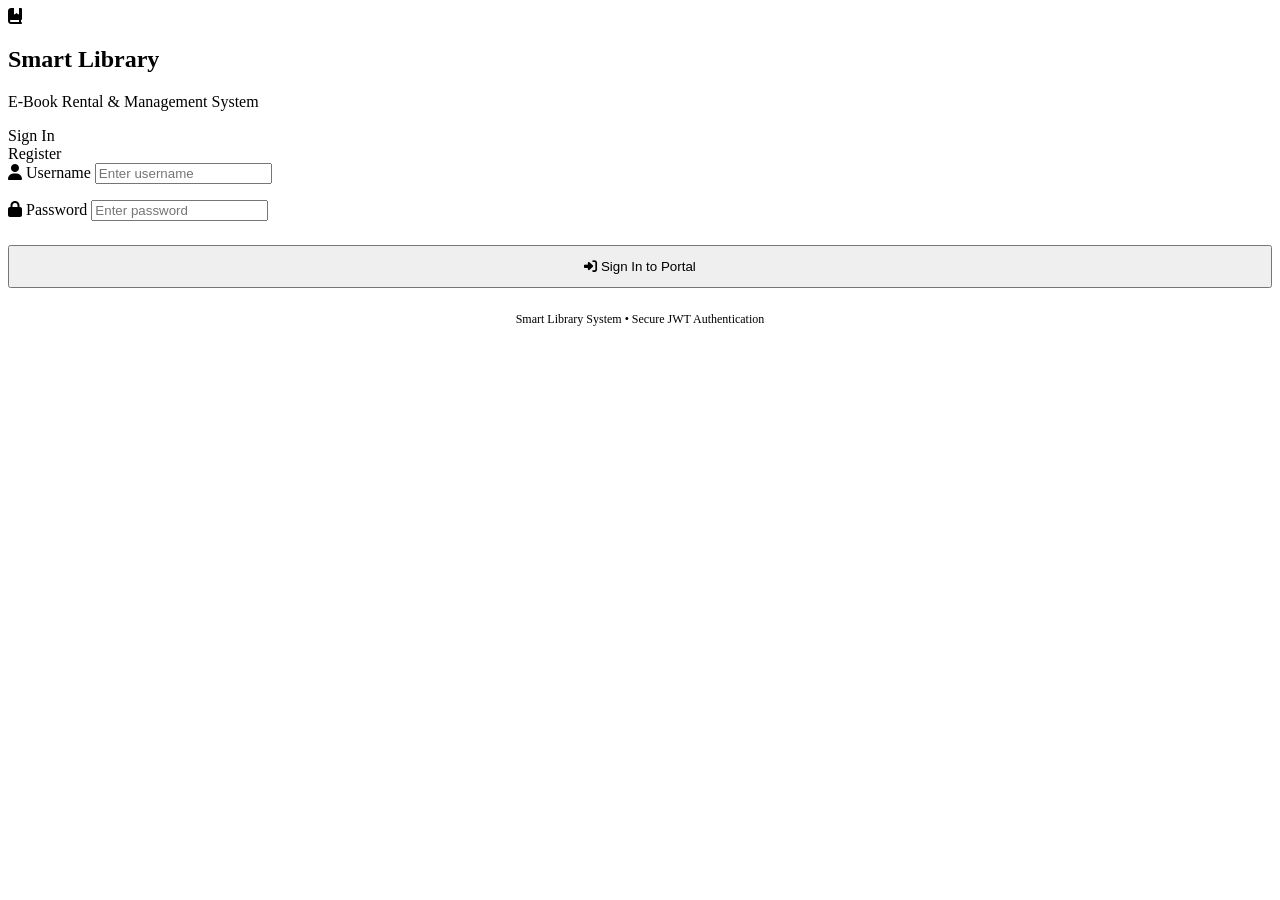
==== login.html @ 6cd30d00 "login html file completed!" ====
<!DOCTYPE html>
<html lang="en">
<head>
  <meta charset="UTF-8">
  <meta name="viewport" content="width=device-width, initial-scale=1.0">
  <title>Smart Library System - Portal Authentication</title>
  <link rel="stylesheet" href="styles.css">
  <link rel="stylesheet" href="https://cdnjs.cloudflare.com/ajax/libs/font-awesome/6.5.1/css/all.min.css">
  <script src="https://code.jquery.com/jquery-3.7.1.min.js"></script>
</head>
<body>
  <div class="auth-wrapper">
    <div class="auth-card">
      
      <div class="auth-brand">
        <div class="brand-logo">
          <i class="fa-solid fa-book-bookmark"></i>
        </div>
        <h2>Smart Library</h2>
        <p>E-Book Rental & Management System</p>
      </div>

      <div class="auth-tabs">
        <div class="auth-tab active" id="tab-login" onclick="switchAuthTab('login')">Sign In</div>
        <div class="auth-tab" id="tab-register" onclick="switchAuthTab('register')">Register</div>
      </div>

      <form id="form-login" onsubmit="handleLogin(); return false;">
        <div class="form-group" style="margin-bottom: 16px;">
          <label for="login-username"><i class="fa-solid fa-user"></i> Username</label>
          <input type="text" id="login-username" name="username" class="form-control" placeholder="Enter username" required>
        </div>

        <div class="form-group" style="margin-bottom: 24px;">
          <label for="login-password"><i class="fa-solid fa-lock"></i> Password</label>
          <input type="password" id="login-password" name="password" class="form-control" placeholder="Enter password" required>
        </div>

        <button type="submit" class="btn btn-primary" style="width: 100%; justify-content: center; padding: 12px;">
          <i class="fa-solid fa-right-to-bracket"></i> Sign In to Portal
        </button>
      </form>

      <form id="form-register" onsubmit="handleRegister(); return false;" style="display: none;">
        <div class="form-group" style="margin-bottom: 14px;">
          <label for="reg-username"><i class="fa-solid fa-user"></i> Username</label>
          <input type="text" id="reg-username" name="username" class="form-control" placeholder="Choose a username" required>
        </div>

        <div class="form-group" style="margin-bottom: 14px;">
          <label for="reg-email"><i class="fa-solid fa-envelope"></i> Email Address</label>
          <input type="email" id="reg-email" name="email" class="form-control" placeholder="user@library.com" required>
        </div>

        <div class="form-group" style="margin-bottom: 14px;">
          <label for="reg-password"><i class="fa-solid fa-lock"></i> Password</label>
          <input type="password" id="reg-password" name="password" class="form-control" placeholder="Create strong password" required>
        </div>

        <div class="form-grid" style="margin-bottom: 24px;">
          <div class="form-group">
            <label for="reg-role"><i class="fa-solid fa-user-shield"></i> System Role</label>
            <select id="reg-role" name="role" class="form-control" required>
              <option value="MEMBER">MEMBER</option>
              <option value="LIBRARIAN">LIBRARIAN</option>
              <option value="ADMIN">ADMIN</option>
            </select>
          </div>

          <div class="form-group">
            <label for="reg-status"><i class="fa-solid fa-toggle-on"></i> Account Status</label>
            <select id="reg-status" name="userStatus" class="form-control" required>
              <option value="ACTIVE">ACTIVE</option>
              <option value="INACTIVE">INACTIVE</option>
            </select>
          </div>
        </div>

        <button type="submit" class="btn btn-primary" style="width: 100%; justify-content: center; padding: 12px;">
          <i class="fa-solid fa-user-plus"></i> Create Account
        </button>
      </form>

      <div style="text-align: center; margin-top: 24px; font-size: 12px; color: var(--text-dim);">
        Smart Library System &bull; Secure JWT Authentication
      </div>

    </div>
  </div>

  <script src="JS/CommonNav.js"></script>
  <script src="JS/Login.js"></script>
</body>
</html>
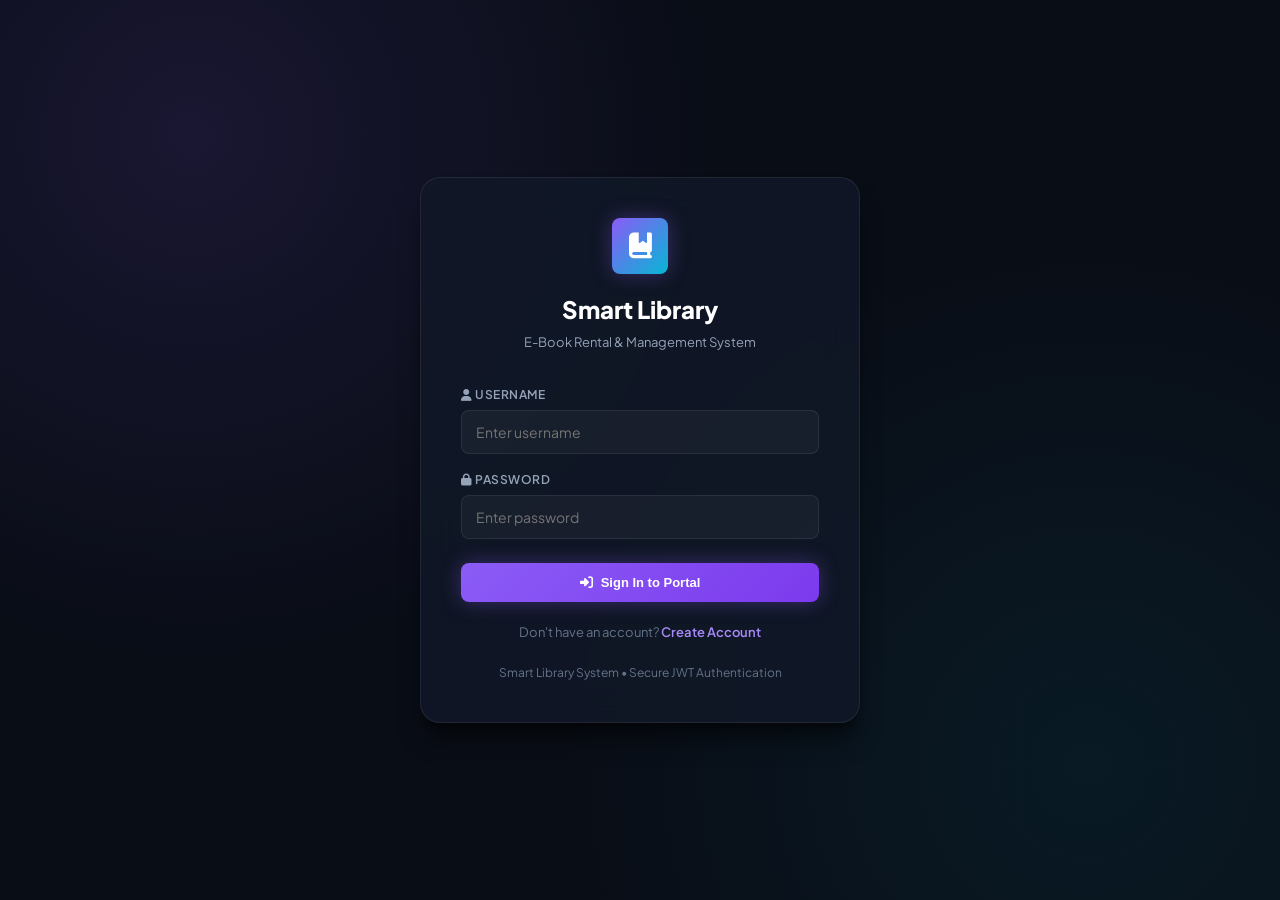
==== commit 3e2ad3e9: "login html file updated!" ====
--- a/login.html
+++ b/login.html
@@ -20,20 +20,15 @@
         <p>E-Book Rental & Management System</p>
       </div>
 
-      <div class="auth-tabs">
-        <div class="auth-tab active" id="tab-login" onclick="switchAuthTab('login')">Sign In</div>
-        <div class="auth-tab" id="tab-register" onclick="switchAuthTab('register')">Register</div>
-      </div>
-
       <form id="form-login" onsubmit="handleLogin(); return false;">
         <div class="form-group" style="margin-bottom: 16px;">
-          <label for="login-username"><i class="fa-solid fa-user"></i> Username</label>
-          <input type="text" id="login-username" name="username" class="form-control" placeholder="Enter username" required>
+          <label for="userName"><i class="fa-solid fa-user"></i> Username</label>
+          <input type="text" id="userName" name="username" class="form-control" placeholder="Enter username" required>
         </div>
 
         <div class="form-group" style="margin-bottom: 24px;">
-          <label for="login-password"><i class="fa-solid fa-lock"></i> Password</label>
-          <input type="password" id="login-password" name="password" class="form-control" placeholder="Enter password" required>
+          <label for="password"><i class="fa-solid fa-lock"></i> Password</label>
+          <input type="password" id="password" name="password" class="form-control" placeholder="Enter password" required>
         </div>
 
         <button type="submit" class="btn btn-primary" style="width: 100%; justify-content: center; padding: 12px;">
@@ -41,47 +36,12 @@
         </button>
       </form>
 
-      <form id="form-register" onsubmit="handleRegister(); return false;" style="display: none;">
-        <div class="form-group" style="margin-bottom: 14px;">
-          <label for="reg-username"><i class="fa-solid fa-user"></i> Username</label>
-          <input type="text" id="reg-username" name="username" class="form-control" placeholder="Choose a username" required>
-        </div>
+      <div style="text-align: center; margin-top: 20px; font-size: 13px;">
+        <span style="color: var(--text-dim);">Don't have an account? </span>
+        <a href="signup.html" style="color: var(--primary-light); font-weight: 600; text-decoration: none;">Create Account</a>
+      </div>
 
-        <div class="form-group" style="margin-bottom: 14px;">
-          <label for="reg-email"><i class="fa-solid fa-envelope"></i> Email Address</label>
-          <input type="email" id="reg-email" name="email" class="form-control" placeholder="user@library.com" required>
-        </div>
-
-        <div class="form-group" style="margin-bottom: 14px;">
-          <label for="reg-password"><i class="fa-solid fa-lock"></i> Password</label>
-          <input type="password" id="reg-password" name="password" class="form-control" placeholder="Create strong password" required>
-        </div>
-
-        <div class="form-grid" style="margin-bottom: 24px;">
-          <div class="form-group">
-            <label for="reg-role"><i class="fa-solid fa-user-shield"></i> System Role</label>
-            <select id="reg-role" name="role" class="form-control" required>
-              <option value="MEMBER">MEMBER</option>
-              <option value="LIBRARIAN">LIBRARIAN</option>
-              <option value="ADMIN">ADMIN</option>
-            </select>
-          </div>
-
-          <div class="form-group">
-            <label for="reg-status"><i class="fa-solid fa-toggle-on"></i> Account Status</label>
-            <select id="reg-status" name="userStatus" class="form-control" required>
-              <option value="ACTIVE">ACTIVE</option>
-              <option value="INACTIVE">INACTIVE</option>
-            </select>
-          </div>
-        </div>
-
-        <button type="submit" class="btn btn-primary" style="width: 100%; justify-content: center; padding: 12px;">
-          <i class="fa-solid fa-user-plus"></i> Create Account
-        </button>
-      </form>
-
-      <div style="text-align: center; margin-top: 24px; font-size: 12px; color: var(--text-dim);">
+      <div style="text-align: center; margin-top: 20px; font-size: 12px; color: var(--text-dim);">
         Smart Library System &bull; Secure JWT Authentication
       </div>
 
--- a/styles.css
+++ b/styles.css
@@ -0,0 +1,803 @@
+@import url('https://fonts.googleapis.com/css2?family=Plus+Jakarta+Sans:wght@300;400;500;600;700;800&family=Inter:wght@300;400;500;600;700&display=swap');
+
+:root {
+  --bg-dark: #090d16;
+  --bg-surface: #111827;
+  --bg-card: rgba(17, 24, 39, 0.7);
+  --bg-card-hover: rgba(30, 41, 59, 0.8);
+  --bg-glass: rgba(255, 255, 255, 0.03);
+  --border-color: rgba(255, 255, 255, 0.08);
+  --border-color-glow: rgba(139, 92, 246, 0.4);
+
+  --primary: #8b5cf6;
+  --primary-light: #a78bfa;
+  --primary-dark: #7c3aed;
+  --accent-cyan: #06b6d4;
+  --accent-emerald: #10b981;
+  --accent-amber: #f59e0b;
+  --accent-rose: #f43f5e;
+  --accent-blue: #3b82f6;
+
+  --text-main: #f8fafc;
+  --text-muted: #94a3b8;
+  --text-dim: #64748b;
+
+  --glow-primary: 0 0 20px rgba(139, 92, 246, 0.35);
+  --glow-cyan: 0 0 20px rgba(6, 182, 212, 0.35);
+  --shadow-lg: 0 20px 25px -5px rgba(0, 0, 0, 0.5), 0 8px 10px -6px rgba(0, 0, 0, 0.5);
+
+  --sidebar-width: 270px;
+  --header-height: 72px;
+  --radius-sm: 8px;
+  --radius-md: 14px;
+  --radius-lg: 20px;
+  --transition: all 0.25s cubic-bezier(0.4, 0, 0.2, 1);
+}
+
+*, *::before, *::after {
+  box-sizing: border-box;
+  margin: 0;
+  padding: 0;
+}
+
+body {
+  font-family: 'Plus Jakarta Sans', 'Inter', sans-serif;
+  background-color: var(--bg-dark);
+  color: var(--text-main);
+  line-height: 1.6;
+  overflow-x: hidden;
+  background-image: 
+    radial-gradient(circle at 15% 15%, rgba(139, 92, 246, 0.12) 0%, transparent 40%),
+    radial-gradient(circle at 85% 85%, rgba(6, 182, 212, 0.08) 0%, transparent 40%);
+  min-height: 100vh;
+}
+
+/* App Container Layout */
+.app-container {
+  display: flex;
+  min-height: 100vh;
+}
+
+/* Sidebar Styling */
+.sidebar {
+  width: var(--sidebar-width);
+  background: rgba(15, 23, 42, 0.85);
+  backdrop-filter: blur(16px);
+  -webkit-backdrop-filter: blur(16px);
+  border-right: 1px solid var(--border-color);
+  display: flex;
+  flex-direction: column;
+  position: fixed;
+  top: 0;
+  bottom: 0;
+  left: 0;
+  z-index: 100;
+  transition: var(--transition);
+}
+
+.sidebar-header {
+  padding: 24px 20px;
+  display: flex;
+  align-items: center;
+  gap: 12px;
+  border-bottom: 1px solid var(--border-color);
+}
+
+.brand-logo {
+  width: 42px;
+  height: 42px;
+  background: linear-gradient(135deg, var(--primary), var(--accent-cyan));
+  border-radius: var(--radius-sm);
+  display: flex;
+  align-items: center;
+  justify-content: center;
+  font-size: 20px;
+  color: #fff;
+  box-shadow: var(--glow-primary);
+}
+
+.brand-text h2 {
+  font-size: 18px;
+  font-weight: 800;
+  background: linear-gradient(135deg, #ffffff, #cbd5e1);
+  -webkit-background-clip: text;
+  -webkit-text-fill-color: transparent;
+  letter-spacing: -0.5px;
+}
+
+.brand-text span {
+  font-size: 11px;
+  color: var(--primary-light);
+  font-weight: 600;
+  text-transform: uppercase;
+  letter-spacing: 1px;
+}
+
+.sidebar-menu {
+  list-style: none;
+  padding: 20px 12px;
+  display: flex;
+  flex-direction: column;
+  gap: 6px;
+  flex: 1;
+}
+
+.sidebar-label {
+  font-size: 11px;
+  font-weight: 700;
+  color: var(--text-dim);
+  text-transform: uppercase;
+  letter-spacing: 1.2px;
+  padding: 12px 12px 6px 12px;
+}
+
+.nav-link {
+  display: flex;
+  align-items: center;
+  gap: 14px;
+  padding: 12px 16px;
+  color: var(--text-muted);
+  text-decoration: none;
+  font-weight: 500;
+  font-size: 14px;
+  border-radius: var(--radius-sm);
+  transition: var(--transition);
+  position: relative;
+}
+
+.nav-link i {
+  font-size: 18px;
+  width: 22px;
+  text-align: center;
+  transition: var(--transition);
+}
+
+.nav-link:hover {
+  color: #fff;
+  background: rgba(255, 255, 255, 0.05);
+}
+
+.nav-link.active {
+  color: #fff;
+  background: linear-gradient(135deg, rgba(139, 92, 246, 0.25), rgba(6, 182, 212, 0.15));
+  border: 1px solid var(--border-color-glow);
+  box-shadow: var(--glow-primary);
+}
+
+.nav-link.active i {
+  color: var(--primary-light);
+}
+
+.sidebar-user {
+  padding: 16px 20px;
+  border-top: 1px solid var(--border-color);
+  display: flex;
+  align-items: center;
+  gap: 12px;
+  background: rgba(0, 0, 0, 0.2);
+}
+
+.user-avatar {
+  width: 40px;
+  height: 40px;
+  border-radius: 50%;
+  background: linear-gradient(135deg, var(--accent-cyan), var(--primary));
+  display: flex;
+  align-items: center;
+  justify-content: center;
+  font-weight: 700;
+  color: #fff;
+  font-size: 14px;
+}
+
+.user-info h4 {
+  font-size: 14px;
+  font-weight: 600;
+  color: var(--text-main);
+}
+
+.user-info p {
+  font-size: 12px;
+  color: var(--text-muted);
+}
+
+/* Main Content Area */
+.main-wrapper {
+  margin-left: var(--sidebar-width);
+  flex: 1;
+  display: flex;
+  flex-direction: column;
+  min-height: 100vh;
+}
+
+/* Top Header Bar */
+.header {
+  height: var(--header-height);
+  background: rgba(15, 23, 42, 0.6);
+  backdrop-filter: blur(12px);
+  -webkit-backdrop-filter: blur(12px);
+  border-bottom: 1px solid var(--border-color);
+  display: flex;
+  align-items: center;
+  justify-content: space-between;
+  padding: 0 32px;
+  position: sticky;
+  top: 0;
+  z-index: 90;
+}
+
+.header-title h1 {
+  font-size: 22px;
+  font-weight: 700;
+  color: #fff;
+}
+
+.header-title p {
+  font-size: 12px;
+  color: var(--text-muted);
+}
+
+.header-actions {
+  display: flex;
+  align-items: center;
+  gap: 16px;
+}
+
+.search-box {
+  position: relative;
+  width: 280px;
+}
+
+.search-box input {
+  width: 100%;
+  padding: 10px 16px 10px 40px;
+  background: rgba(255, 255, 255, 0.05);
+  border: 1px solid var(--border-color);
+  border-radius: var(--radius-sm);
+  color: #fff;
+  font-size: 13px;
+  outline: none;
+  transition: var(--transition);
+}
+
+.search-box input:focus {
+  border-color: var(--primary);
+  background: rgba(255, 255, 255, 0.08);
+  box-shadow: var(--glow-primary);
+}
+
+.search-box i {
+  position: absolute;
+  left: 14px;
+  top: 50%;
+  transform: translateY(-50%);
+  color: var(--text-dim);
+  font-size: 14px;
+}
+
+/* Content Container */
+.content-body {
+  padding: 32px;
+  flex: 1;
+}
+
+/* Dashboard Metric Cards Grid */
+.metrics-grid {
+  display: grid;
+  grid-template-columns: repeat(auto-fit, minmax(240px, 1fr));
+  gap: 20px;
+  margin-bottom: 32px;
+}
+
+.metric-card {
+  background: var(--bg-card);
+  backdrop-filter: blur(12px);
+  border: 1px solid var(--border-color);
+  border-radius: var(--radius-md);
+  padding: 24px;
+  display: flex;
+  align-items: center;
+  justify-content: space-between;
+  transition: var(--transition);
+  position: relative;
+  overflow: hidden;
+}
+
+.metric-card::before {
+  content: '';
+  position: absolute;
+  top: 0;
+  left: 0;
+  width: 100%;
+  height: 3px;
+  background: linear-gradient(90deg, transparent, var(--card-accent, var(--primary)), transparent);
+}
+
+.metric-card:hover {
+  transform: translateY(-4px);
+  border-color: var(--border-color-glow);
+  box-shadow: var(--shadow-lg);
+}
+
+.metric-info h3 {
+  font-size: 28px;
+  font-weight: 800;
+  color: #fff;
+  margin-bottom: 4px;
+}
+
+.metric-info p {
+  font-size: 13px;
+  color: var(--text-muted);
+  font-weight: 500;
+}
+
+.metric-icon {
+  width: 52px;
+  height: 52px;
+  border-radius: var(--radius-sm);
+  display: flex;
+  align-items: center;
+  justify-content: center;
+  font-size: 22px;
+  color: #fff;
+  background: rgba(255, 255, 255, 0.05);
+}
+
+/* Modern Card Box */
+.card-box {
+  background: var(--bg-card);
+  backdrop-filter: blur(12px);
+  border: 1px solid var(--border-color);
+  border-radius: var(--radius-md);
+  padding: 24px;
+  margin-bottom: 32px;
+}
+
+.card-header {
+  display: flex;
+  align-items: center;
+  justify-content: space-between;
+  margin-bottom: 20px;
+  padding-bottom: 14px;
+  border-bottom: 1px solid var(--border-color);
+}
+
+.card-header h2 {
+  font-size: 18px;
+  font-weight: 700;
+  color: #fff;
+  display: flex;
+  align-items: center;
+  gap: 10px;
+}
+
+.card-header h2 i {
+  color: var(--primary-light);
+}
+
+/* Buttons System */
+.btn {
+  display: inline-flex;
+  align-items: center;
+  gap: 8px;
+  padding: 10px 20px;
+  font-size: 13px;
+  font-weight: 600;
+  border-radius: var(--radius-sm);
+  border: none;
+  cursor: pointer;
+  transition: var(--transition);
+  text-decoration: none;
+}
+
+.btn-primary {
+  background: linear-gradient(135deg, var(--primary), var(--primary-dark));
+  color: #fff;
+  box-shadow: var(--glow-primary);
+}
+
+.btn-primary:hover {
+  background: linear-gradient(135deg, var(--primary-light), var(--primary));
+  box-shadow: 0 0 25px rgba(139, 92, 246, 0.5);
+  transform: translateY(-1px);
+}
+
+.btn-secondary {
+  background: rgba(255, 255, 255, 0.08);
+  color: var(--text-main);
+  border: 1px solid var(--border-color);
+}
+
+.btn-secondary:hover {
+  background: rgba(255, 255, 255, 0.14);
+  color: #fff;
+}
+
+.btn-success {
+  background: linear-gradient(135deg, #10b981, #059669);
+  color: #fff;
+  box-shadow: 0 0 15px rgba(16, 185, 129, 0.3);
+}
+
+.btn-success:hover {
+  background: linear-gradient(135deg, #34d399, #10b981);
+}
+
+.btn-danger {
+  background: linear-gradient(135deg, #f43f5e, #e11d48);
+  color: #fff;
+  box-shadow: 0 0 15px rgba(244, 63, 94, 0.3);
+}
+
+.btn-danger:hover {
+  background: linear-gradient(135deg, #fb7185, #f43f5e);
+}
+
+.btn-sm {
+  padding: 6px 12px;
+  font-size: 12px;
+  border-radius: 6px;
+}
+
+/* Data Tables */
+.table-responsive {
+  width: 100%;
+  overflow-x: auto;
+}
+
+.custom-table {
+  width: 100%;
+  border-collapse: separate;
+  border-spacing: 0 8px;
+}
+
+.custom-table th {
+  padding: 12px 16px;
+  font-size: 12px;
+  font-weight: 700;
+  color: var(--text-dim);
+  text-transform: uppercase;
+  letter-spacing: 0.8px;
+  text-align: left;
+  border-bottom: 1px solid var(--border-color);
+}
+
+.custom-table td {
+  padding: 16px;
+  background: rgba(255, 255, 255, 0.02);
+  color: var(--text-main);
+  font-size: 14px;
+  border-top: 1px solid var(--border-color);
+  border-bottom: 1px solid var(--border-color);
+}
+
+.custom-table td:first-child {
+  border-left: 1px solid var(--border-color);
+  border-top-left-radius: var(--radius-sm);
+  border-bottom-left-radius: var(--radius-sm);
+}
+
+.custom-table td:last-child {
+  border-right: 1px solid var(--border-color);
+  border-top-right-radius: var(--radius-sm);
+  border-bottom-right-radius: var(--radius-sm);
+}
+
+.custom-table tr:hover td {
+  background: rgba(255, 255, 255, 0.05);
+  border-color: rgba(255, 255, 255, 0.15);
+}
+
+/* Status Badges */
+.badge {
+  display: inline-flex;
+  align-items: center;
+  gap: 6px;
+  padding: 4px 10px;
+  font-size: 11px;
+  font-weight: 700;
+  border-radius: 20px;
+  text-transform: uppercase;
+  letter-spacing: 0.5px;
+}
+
+.badge-available, .badge-active, .badge-returned, .badge-paid {
+  background: rgba(16, 185, 129, 0.15);
+  color: #34d399;
+  border: 1px solid rgba(16, 185, 129, 0.3);
+}
+
+.badge-not-available, .badge-inactive, .badge-pending {
+  background: rgba(245, 158, 11, 0.15);
+  color: #fbbf24;
+  border: 1px solid rgba(245, 158, 11, 0.3);
+}
+
+.badge-overdue, .badge-unpaid, .badge-deleted {
+  background: rgba(244, 63, 94, 0.15);
+  color: #fb7185;
+  border: 1px solid rgba(244, 63, 94, 0.3);
+}
+
+.badge-approved {
+  background: rgba(59, 130, 246, 0.15);
+  color: #60a5fa;
+  border: 1px solid rgba(59, 130, 246, 0.3);
+}
+
+.badge-role-admin {
+  background: rgba(139, 92, 246, 0.15);
+  color: #c084fc;
+  border: 1px solid rgba(139, 92, 246, 0.3);
+}
+
+.badge-role-librarian {
+  background: rgba(6, 182, 212, 0.15);
+  color: #22d3ee;
+  border: 1px solid rgba(6, 182, 212, 0.3);
+}
+
+.badge-role-member {
+  background: rgba(100, 116, 139, 0.2);
+  color: #cbd5e1;
+  border: 1px solid rgba(100, 116, 139, 0.3);
+}
+
+/* Form Elements */
+.form-grid {
+  display: grid;
+  grid-template-columns: repeat(auto-fit, minmax(220px, 1fr));
+  gap: 18px;
+}
+
+.form-group {
+  display: flex;
+  flex-direction: column;
+  gap: 6px;
+}
+
+.form-group.full-width {
+  grid-column: 1 / -1;
+}
+
+.form-group label {
+  font-size: 12px;
+  font-weight: 600;
+  color: var(--text-muted);
+  text-transform: uppercase;
+  letter-spacing: 0.5px;
+}
+
+.form-control {
+  width: 100%;
+  padding: 12px 14px;
+  background: rgba(255, 255, 255, 0.04);
+  border: 1px solid var(--border-color);
+  border-radius: var(--radius-sm);
+  color: #fff;
+  font-size: 14px;
+  outline: none;
+  transition: var(--transition);
+  font-family: inherit;
+}
+
+.form-control:focus {
+  border-color: var(--primary);
+  background: rgba(255, 255, 255, 0.08);
+  box-shadow: var(--glow-primary);
+}
+
+select.form-control {
+  background-color: var(--bg-surface);
+  cursor: pointer;
+}
+
+/* Modals */
+.modal-overlay {
+  position: fixed;
+  top: 0;
+  left: 0;
+  right: 0;
+  bottom: 0;
+  background: rgba(0, 0, 0, 0.75);
+  backdrop-filter: blur(8px);
+  display: flex;
+  align-items: center;
+  justify-content: center;
+  z-index: 1000;
+  display: none;
+  opacity: 0;
+  transition: opacity 0.25s ease;
+}
+
+.modal-overlay.active {
+  display: flex !important;
+  opacity: 1;
+}
+
+.modal-card {
+  background: var(--bg-surface);
+  border: 1px solid var(--border-color);
+  border-radius: var(--radius-md);
+  width: 100%;
+  max-width: 580px;
+  padding: 28px;
+  box-shadow: var(--shadow-lg);
+  transform: translateY(0);
+}
+
+.modal-header {
+  display: flex;
+  align-items: center;
+  justify-content: space-between;
+  margin-bottom: 20px;
+  padding-bottom: 12px;
+  border-bottom: 1px solid var(--border-color);
+}
+
+.modal-header h3 {
+  font-size: 18px;
+  font-weight: 700;
+  color: #fff;
+}
+
+.modal-close {
+  background: transparent;
+  border: none;
+  color: var(--text-dim);
+  font-size: 20px;
+  cursor: pointer;
+  transition: var(--transition);
+}
+
+.modal-close:hover {
+  color: var(--accent-rose);
+}
+
+.modal-footer {
+  margin-top: 24px;
+  padding-top: 16px;
+  border-top: 1px solid var(--border-color);
+  display: flex;
+  align-items: center;
+  justify-content: flex-end;
+  gap: 12px;
+}
+
+/* Auth Page Design */
+.auth-wrapper {
+  min-height: 100vh;
+  display: flex;
+  align-items: center;
+  justify-content: center;
+  padding: 20px;
+}
+
+.auth-card {
+  background: rgba(17, 24, 39, 0.85);
+  backdrop-filter: blur(20px);
+  border: 1px solid var(--border-color);
+  border-radius: var(--radius-lg);
+  width: 100%;
+  max-width: 440px;
+  padding: 40px;
+  box-shadow: var(--shadow-lg);
+}
+
+.auth-brand {
+  text-align: center;
+  margin-bottom: 32px;
+}
+
+.auth-brand .brand-logo {
+  margin: 0 auto 16px auto;
+  width: 56px;
+  height: 56px;
+  font-size: 26px;
+}
+
+.auth-brand h2 {
+  font-size: 24px;
+  font-weight: 800;
+  color: #fff;
+}
+
+.auth-brand p {
+  font-size: 13px;
+  color: var(--text-muted);
+  margin-top: 4px;
+}
+
+.auth-tabs {
+  display: flex;
+  gap: 8px;
+  background: rgba(255, 255, 255, 0.04);
+  padding: 4px;
+  border-radius: var(--radius-sm);
+  margin-bottom: 24px;
+}
+
+.auth-tab {
+  flex: 1;
+  text-align: center;
+  padding: 8px 16px;
+  font-size: 13px;
+  font-weight: 600;
+  color: var(--text-muted);
+  border-radius: 6px;
+  cursor: pointer;
+  transition: var(--transition);
+}
+
+.auth-tab.active {
+  background: var(--primary);
+  color: #fff;
+  box-shadow: var(--glow-primary);
+}
+
+/* Floating Toast Alerts System */
+.toast-container {
+  position: fixed;
+  top: 24px;
+  right: 24px;
+  z-index: 9999;
+  display: flex;
+  flex-direction: column;
+  gap: 10px;
+}
+
+.toast {
+  display: flex;
+  align-items: center;
+  gap: 12px;
+  padding: 14px 20px;
+  border-radius: var(--radius-sm);
+  background: var(--bg-surface);
+  border: 1px solid var(--border-color);
+  color: #fff;
+  font-size: 13px;
+  font-weight: 600;
+  box-shadow: var(--shadow-lg);
+  animation: slideInRight 0.3s ease;
+}
+
+.toast-success {
+  border-left: 4px solid var(--accent-emerald);
+}
+
+.toast-success i {
+  color: var(--accent-emerald);
+}
+
+.toast-error {
+  border-left: 4px solid var(--accent-rose);
+}
+
+.toast-error i {
+  color: var(--accent-rose);
+}
+
+@keyframes slideInRight {
+  from {
+    transform: translateX(100%);
+    opacity: 0;
+  }
+  to {
+    transform: translateX(0);
+    opacity: 1;
+  }
+}
+
+/* Responsive Breakpoints */
+@media (max-width: 992px) {
+  .sidebar {
+    transform: translateX(-100%);
+  }
+  .sidebar.show {
+    transform: translateX(0);
+  }
+  .main-wrapper {
+    margin-left: 0;
+  }
+}
